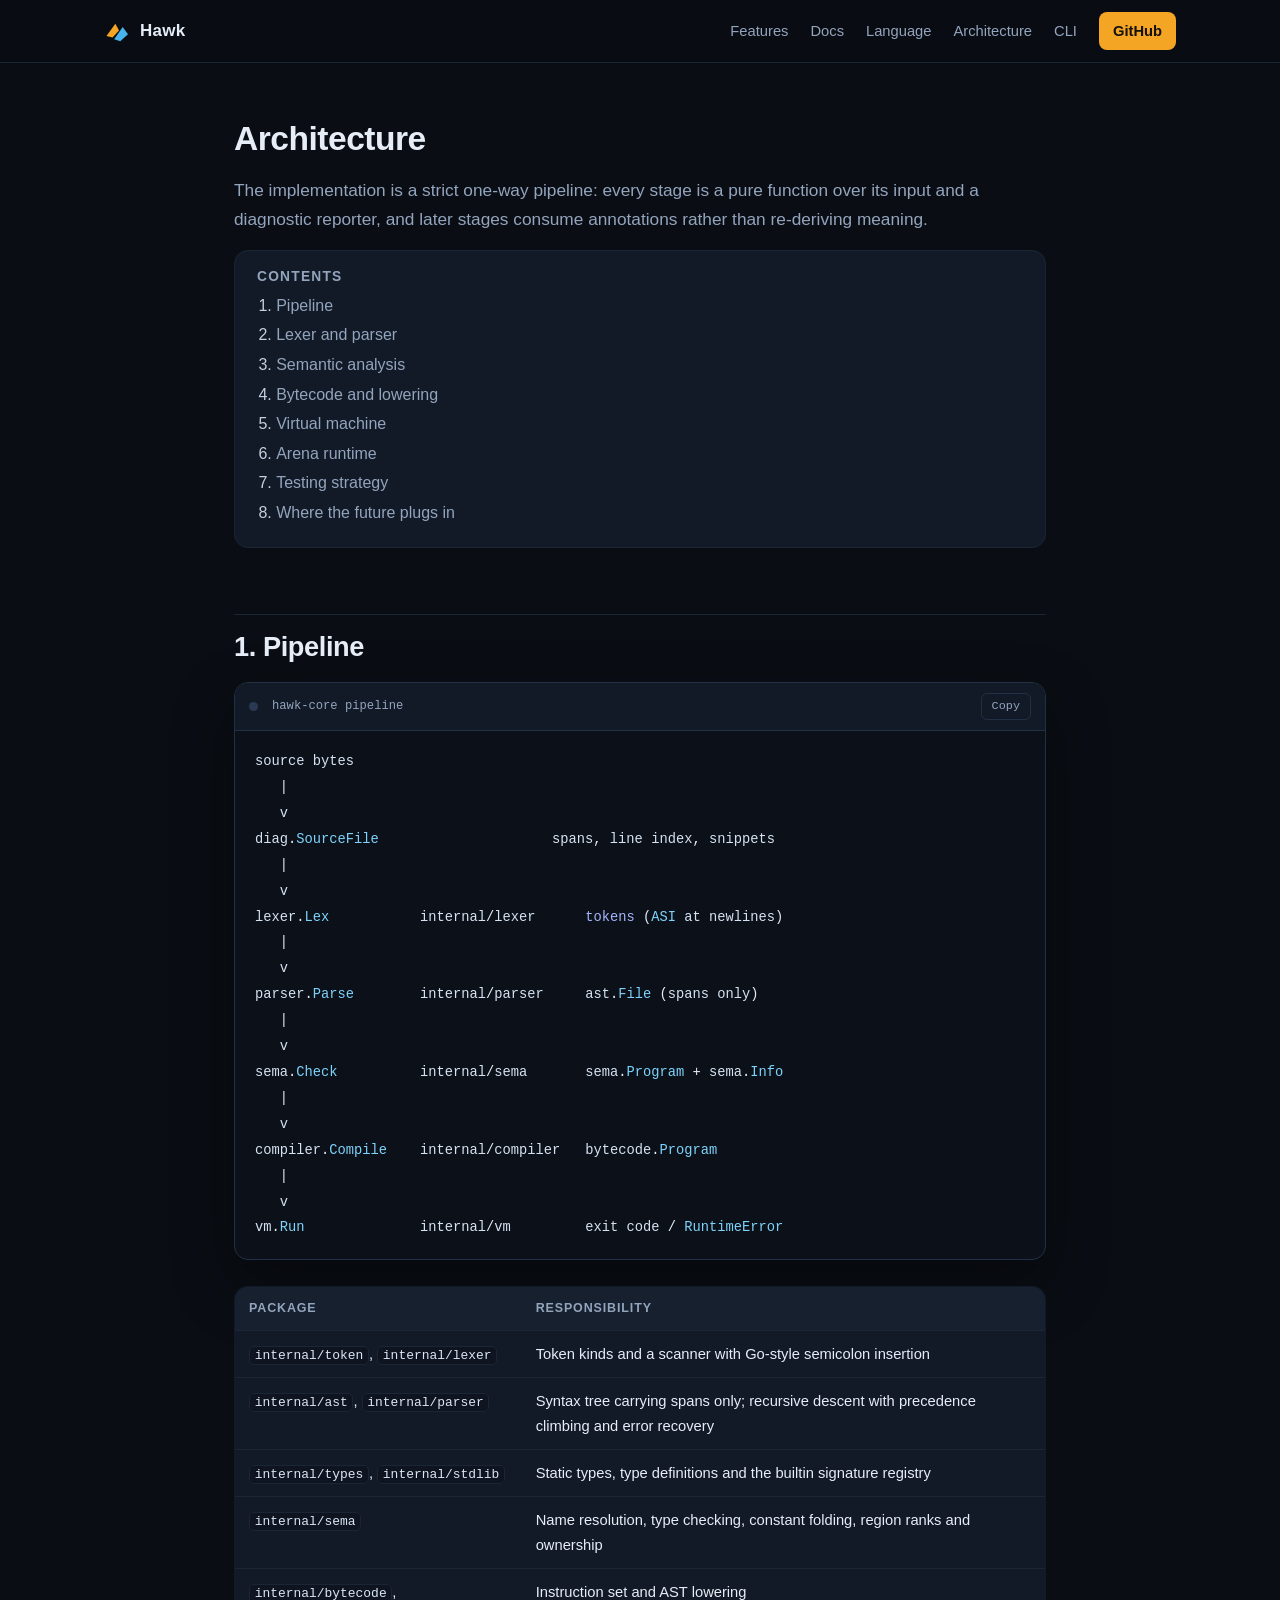
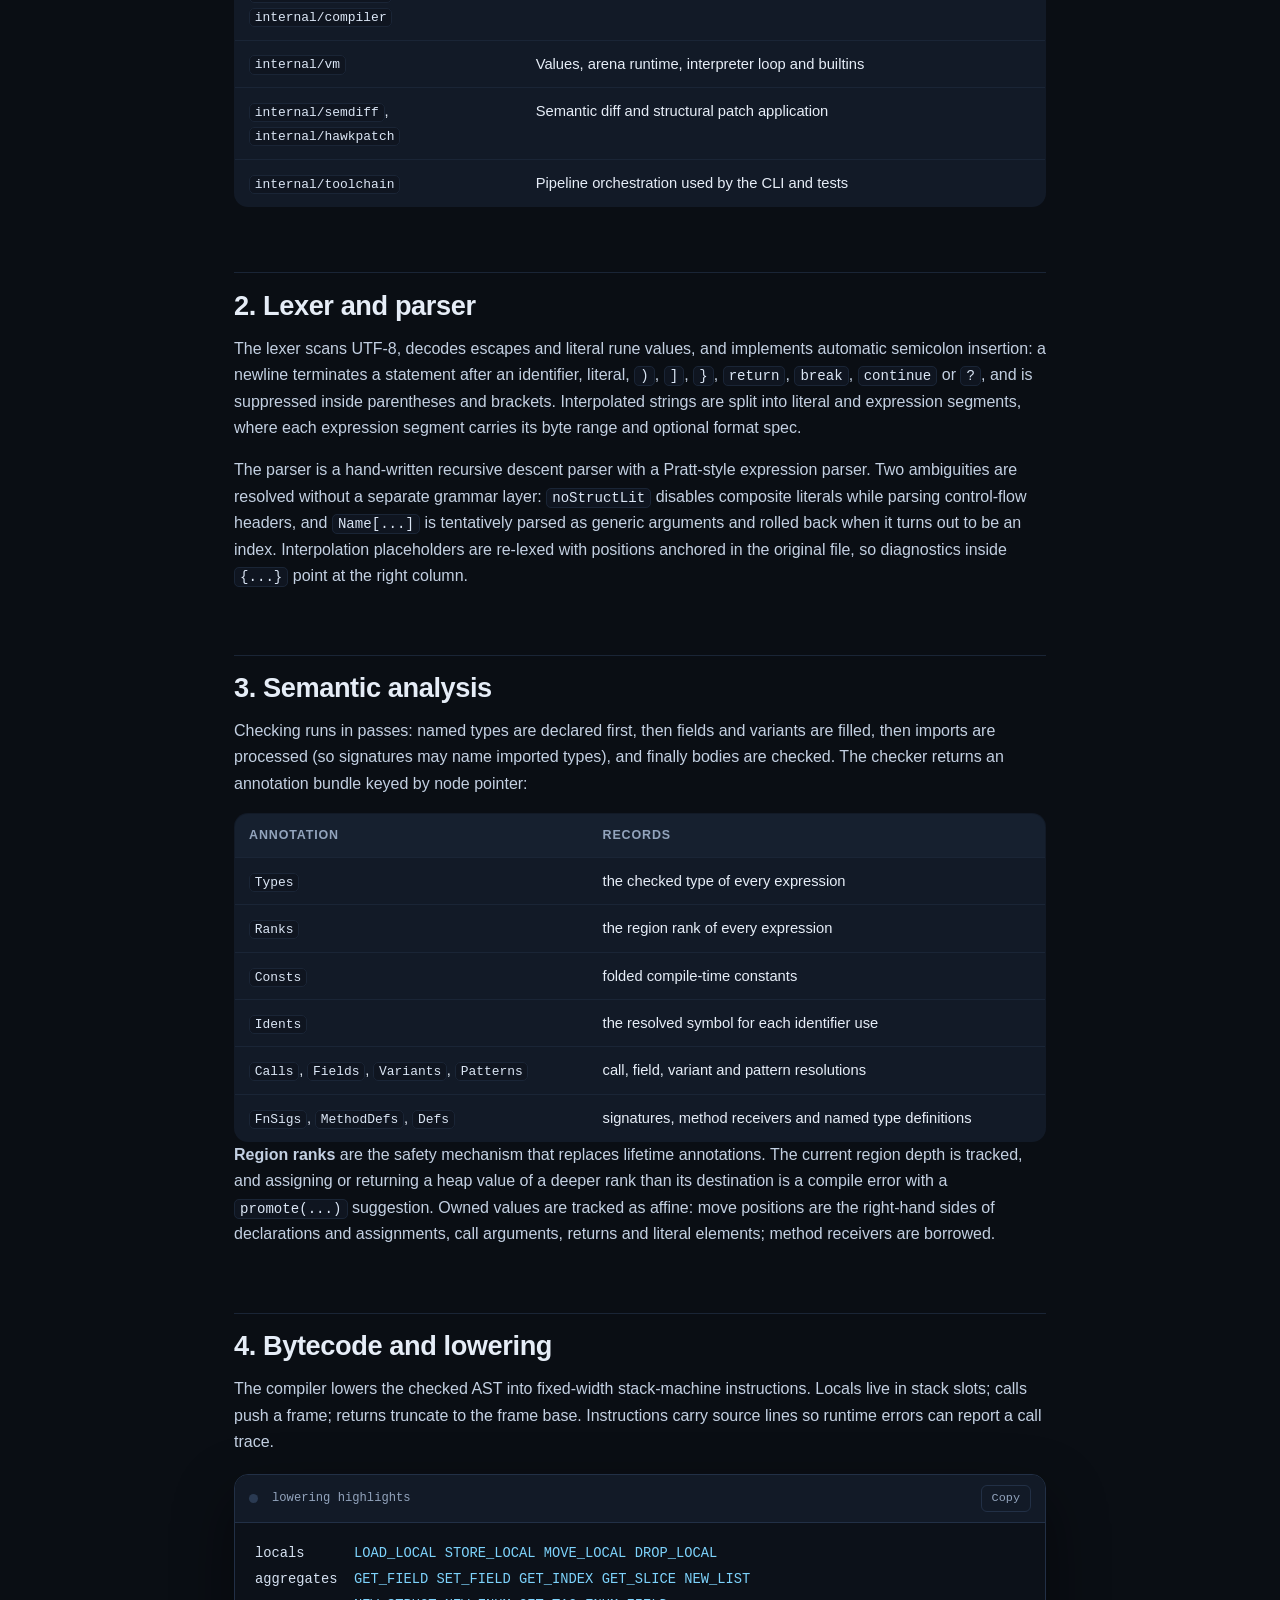
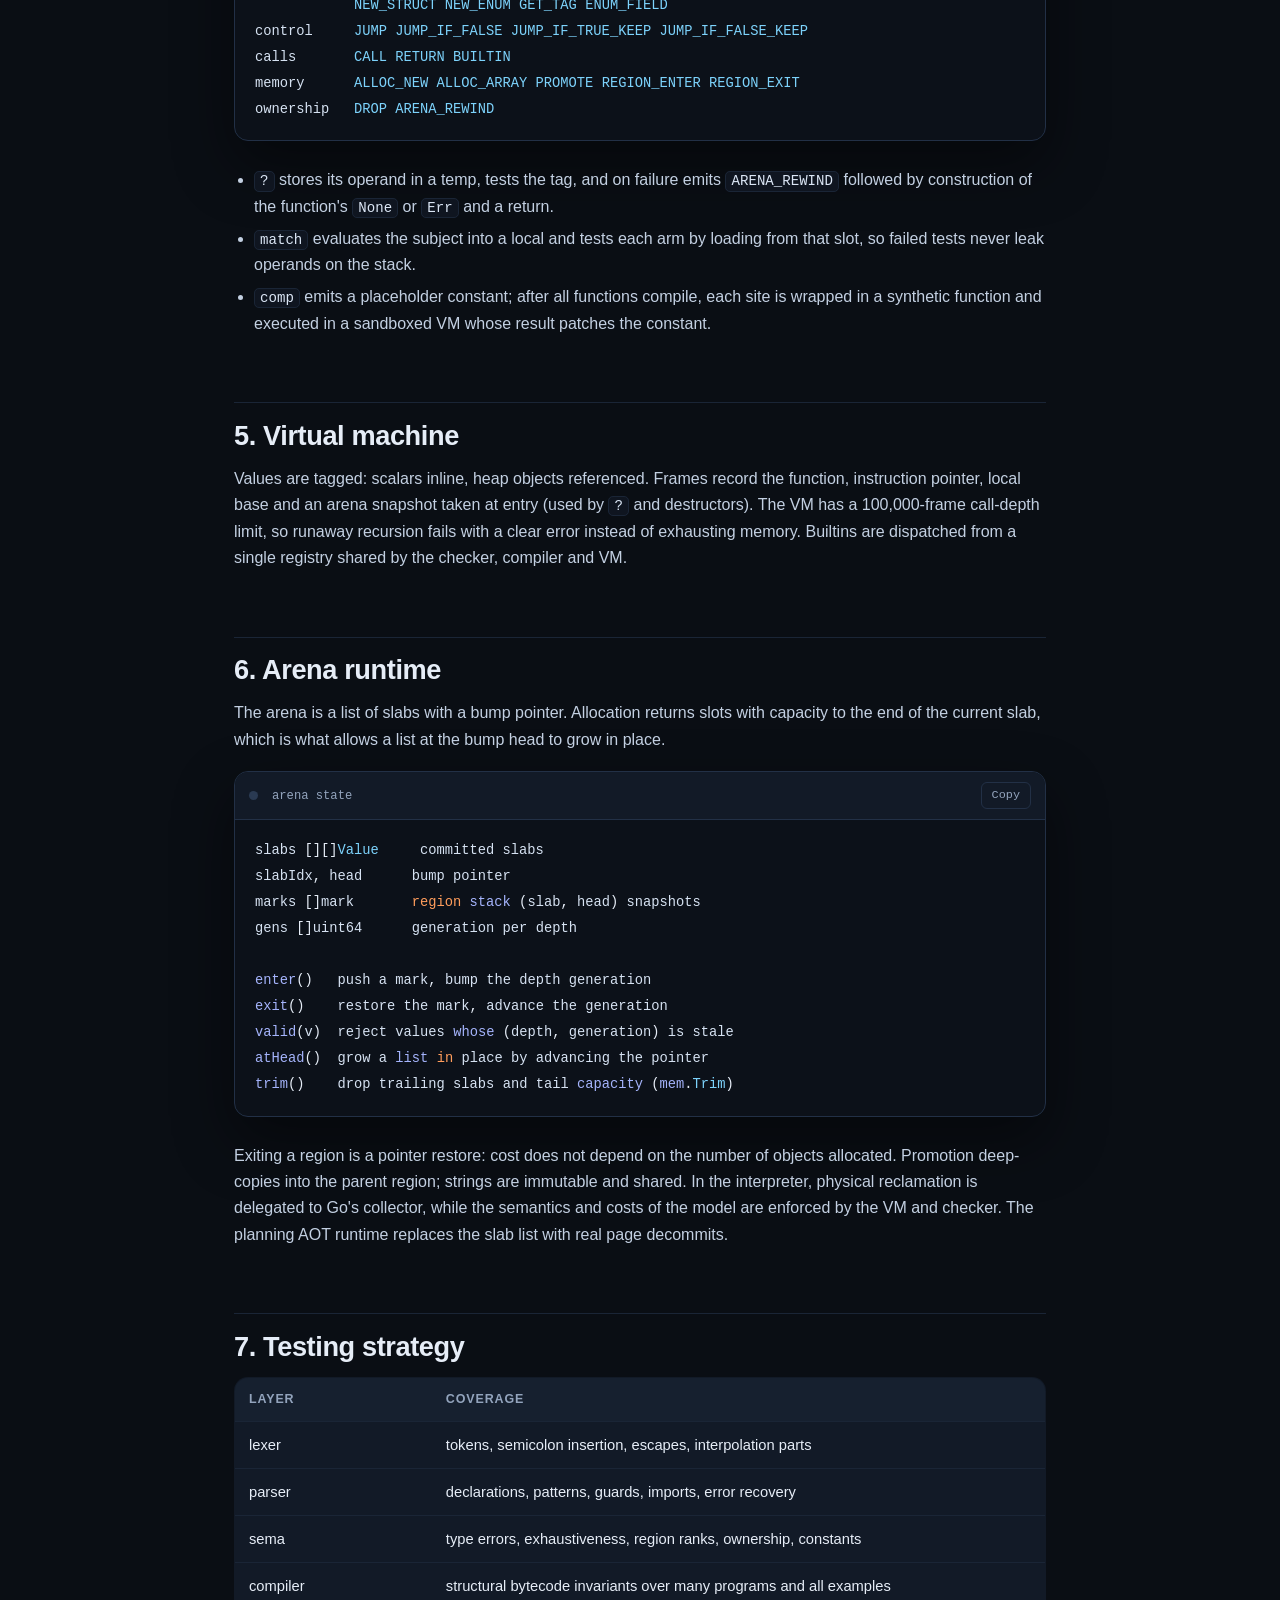
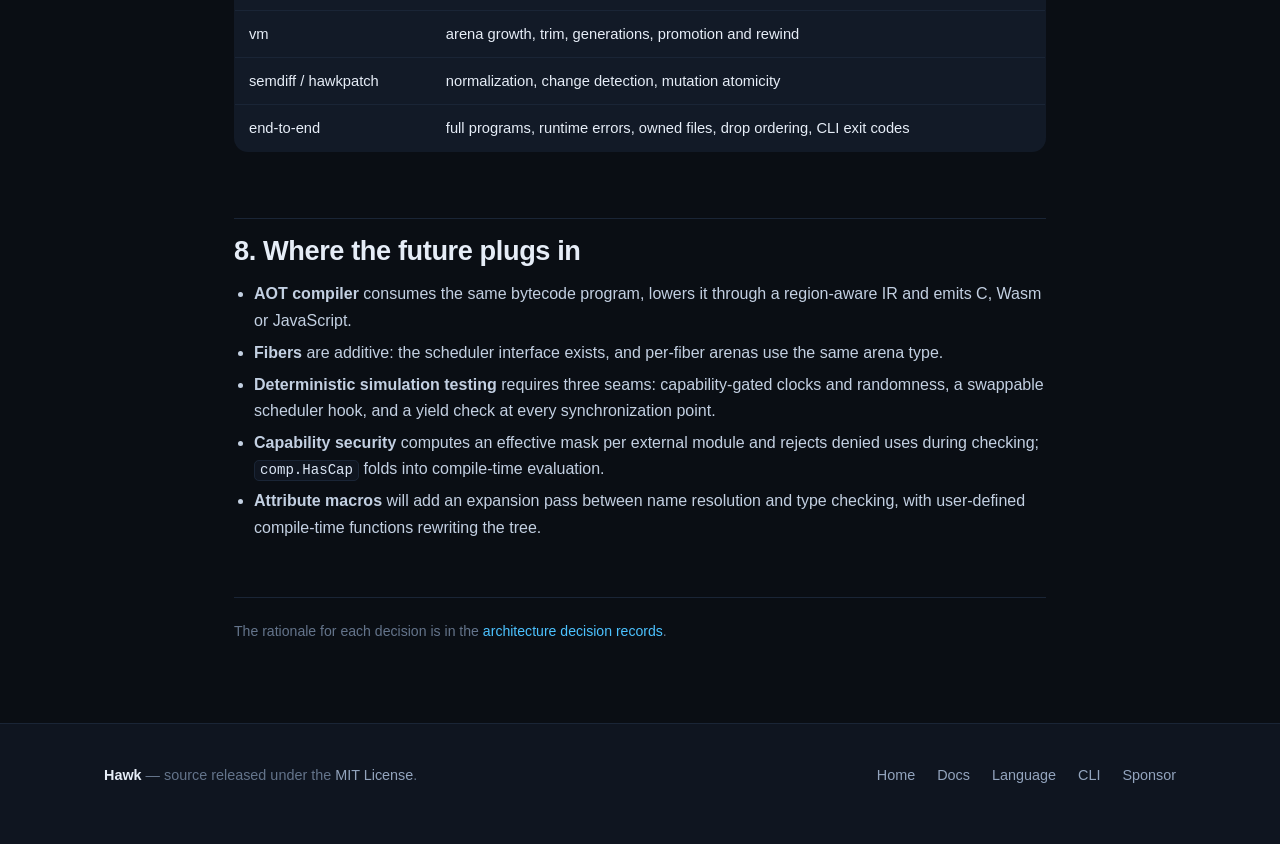
==== docs/architecture.html @ a1234c40 "Add Hawk language website A dependency-free static site for the Hawk programming language: landing p" ====
<!DOCTYPE html>
<html lang="en">
<head>
<meta charset="utf-8">
<meta name="viewport" content="width=device-width, initial-scale=1">
<title>Architecture — Hawk</title>
<meta name="description" content="How the Hawk toolchain is built: frontend pipeline, bytecode VM, scoped arena runtime, and ownership lowering.">
<link rel="icon" href="../assets/logo.svg" type="image/svg+xml">
<link rel="stylesheet" href="../assets/style.css">
</head>
<body>
<a class="skip-link" href="#main">Skip to content</a>

<header class="site">
  <div class="wrap nav">
    <a class="brand" href="../index.html">
      <svg width="26" height="26" viewBox="0 0 32 32" aria-hidden="true">
        <path d="M3 22 L14 7 L18.5 15.5 L10.5 24 Z" fill="#f5a524"/>
        <path d="M12.5 26 L23 11 L29.5 20 L20 28.5 Z" fill="#4cc2ff" opacity="0.92"/>
      </svg>
      Hawk
    </a>
    <nav class="nav-links" aria-label="Main">
      <a href="../index.html#features">Features</a>
      <a href="index.html">Docs</a>
      <a href="language.html">Language</a>
      <a href="architecture.html">Architecture</a>
      <a href="cli.html">CLI</a>
      <a class="cta" href="https://github.com/Hawk-CodingLanguage/hawk-core">GitHub</a>
    </nav>
  </div>
</header>

<main id="main" class="doc-wrap">
  <h1>Architecture</h1>
  <p class="lead">
    The implementation is a strict one-way pipeline: every stage is a pure function over its input
    and a diagnostic reporter, and later stages consume annotations rather than re-deriving
    meaning.
  </p>

  <nav class="toc" aria-label="Contents">
    <h3>Contents</h3>
    <ol>
      <li><a href="#pipeline">Pipeline</a></li>
      <li><a href="#frontend">Lexer and parser</a></li>
      <li><a href="#checker">Semantic analysis</a></li>
      <li><a href="#bytecode">Bytecode and lowering</a></li>
      <li><a href="#vm">Virtual machine</a></li>
      <li><a href="#arena">Arena runtime</a></li>
      <li><a href="#testing">Testing strategy</a></li>
      <li><a href="#future">Where the future plugs in</a></li>
    </ol>
  </nav>

  <h2 id="pipeline">1. Pipeline</h2>
  <div class="code">
    <div class="code-head"><span class="dot"></span><span class="title">hawk-core pipeline</span></div>
    <pre><code class="hawk">source bytes
   |
   v
diag.SourceFile                     spans, line index, snippets
   |
   v
lexer.Lex           internal/lexer      tokens (ASI at newlines)
   |
   v
parser.Parse        internal/parser     ast.File (spans only)
   |
   v
sema.Check          internal/sema       sema.Program + sema.Info
   |
   v
compiler.Compile    internal/compiler   bytecode.Program
   |
   v
vm.Run              internal/vm         exit code / RuntimeError</code></pre>
  </div>
  <table>
    <thead><tr><th>Package</th><th>Responsibility</th></tr></thead>
    <tbody>
      <tr><td><code>internal/token</code>, <code>internal/lexer</code></td><td>Token kinds and a scanner with Go-style semicolon insertion</td></tr>
      <tr><td><code>internal/ast</code>, <code>internal/parser</code></td><td>Syntax tree carrying spans only; recursive descent with precedence climbing and error recovery</td></tr>
      <tr><td><code>internal/types</code>, <code>internal/stdlib</code></td><td>Static types, type definitions and the builtin signature registry</td></tr>
      <tr><td><code>internal/sema</code></td><td>Name resolution, type checking, constant folding, region ranks and ownership</td></tr>
      <tr><td><code>internal/bytecode</code>, <code>internal/compiler</code></td><td>Instruction set and AST lowering</td></tr>
      <tr><td><code>internal/vm</code></td><td>Values, arena runtime, interpreter loop and builtins</td></tr>
      <tr><td><code>internal/semdiff</code>, <code>internal/hawkpatch</code></td><td>Semantic diff and structural patch application</td></tr>
      <tr><td><code>internal/toolchain</code></td><td>Pipeline orchestration used by the CLI and tests</td></tr>
    </tbody>
  </table>

  <h2 id="frontend">2. Lexer and parser</h2>
  <p>
    The lexer scans UTF-8, decodes escapes and literal rune values, and implements automatic
    semicolon insertion: a newline terminates a statement after an identifier, literal,
    <code>)</code>, <code>]</code>, <code>}</code>, <code>return</code>, <code>break</code>,
    <code>continue</code> or <code>?</code>, and is suppressed inside parentheses and brackets.
    Interpolated strings are split into literal and expression segments, where each expression
    segment carries its byte range and optional format spec.
  </p>
  <p>
    The parser is a hand-written recursive descent parser with a Pratt-style expression parser.
    Two ambiguities are resolved without a separate grammar layer: <code>noStructLit</code>
    disables composite literals while parsing control-flow headers, and <code>Name[...]</code> is
    tentatively parsed as generic arguments and rolled back when it turns out to be an index.
    Interpolation placeholders are re-lexed with positions anchored in the original file, so
    diagnostics inside <code>{...}</code> point at the right column.
  </p>

  <h2 id="checker">3. Semantic analysis</h2>
  <p>
    Checking runs in passes: named types are declared first, then fields and variants are filled,
    then imports are processed (so signatures may name imported types), and finally bodies are
    checked. The checker returns an annotation bundle keyed by node pointer:
  </p>
  <table>
    <thead><tr><th>Annotation</th><th>Records</th></tr></thead>
    <tbody>
      <tr><td><code>Types</code></td><td>the checked type of every expression</td></tr>
      <tr><td><code>Ranks</code></td><td>the region rank of every expression</td></tr>
      <tr><td><code>Consts</code></td><td>folded compile-time constants</td></tr>
      <tr><td><code>Idents</code></td><td>the resolved symbol for each identifier use</td></tr>
      <tr><td><code>Calls</code>, <code>Fields</code>, <code>Variants</code>, <code>Patterns</code></td><td>call, field, variant and pattern resolutions</td></tr>
      <tr><td><code>FnSigs</code>, <code>MethodDefs</code>, <code>Defs</code></td><td>signatures, method receivers and named type definitions</td></tr>
    </tbody>
  </table>
  <p>
    <strong>Region ranks</strong> are the safety mechanism that replaces lifetime annotations. The
    current region depth is tracked, and assigning or returning a heap value of a deeper rank than
    its destination is a compile error with a <code>promote(...)</code> suggestion. Owned values
    are tracked as affine: move positions are the right-hand sides of declarations and assignments,
    call arguments, returns and literal elements; method receivers are borrowed.
  </p>

  <h2 id="bytecode">4. Bytecode and lowering</h2>
  <p>
    The compiler lowers the checked AST into fixed-width stack-machine instructions. Locals live in
    stack slots; calls push a frame; returns truncate to the frame base. Instructions carry source
    lines so runtime errors can report a call trace.
  </p>
  <div class="code">
    <div class="code-head"><span class="dot"></span><span class="title">lowering highlights</span></div>
    <pre><code class="hawk">locals      LOAD_LOCAL STORE_LOCAL MOVE_LOCAL DROP_LOCAL
aggregates  GET_FIELD SET_FIELD GET_INDEX GET_SLICE NEW_LIST
            NEW_STRUCT NEW_ENUM GET_TAG ENUM_FIELD
control     JUMP JUMP_IF_FALSE JUMP_IF_TRUE_KEEP JUMP_IF_FALSE_KEEP
calls       CALL RETURN BUILTIN
memory      ALLOC_NEW ALLOC_ARRAY PROMOTE REGION_ENTER REGION_EXIT
ownership   DROP ARENA_REWIND</code></pre>
  </div>
  <ul>
    <li><code>?</code> stores its operand in a temp, tests the tag, and on failure emits
      <code>ARENA_REWIND</code> followed by construction of the function's <code>None</code> or
      <code>Err</code> and a return.</li>
    <li><code>match</code> evaluates the subject into a local and tests each arm by loading from
      that slot, so failed tests never leak operands on the stack.</li>
    <li><code>comp</code> emits a placeholder constant; after all functions compile, each site is
      wrapped in a synthetic function and executed in a sandboxed VM whose result patches the
      constant.</li>
  </ul>

  <h2 id="vm">5. Virtual machine</h2>
  <p>
    Values are tagged: scalars inline, heap objects referenced. Frames record the function,
    instruction pointer, local base and an arena snapshot taken at entry (used by
    <code>?</code> and destructors). The VM has a 100,000-frame call-depth limit, so runaway
    recursion fails with a clear error instead of exhausting memory. Builtins are dispatched from
    a single registry shared by the checker, compiler and VM.
  </p>

  <h2 id="arena">6. Arena runtime</h2>
  <p>
    The arena is a list of slabs with a bump pointer. Allocation returns slots with capacity to the
    end of the current slab, which is what allows a list at the bump head to grow in place.
  </p>
  <div class="code">
    <div class="code-head"><span class="dot"></span><span class="title">arena state</span></div>
    <pre><code class="hawk">slabs [][]Value     committed slabs
slabIdx, head      bump pointer
marks []mark       region stack (slab, head) snapshots
gens []uint64      generation per depth

enter()   push a mark, bump the depth generation
exit()    restore the mark, advance the generation
valid(v)  reject values whose (depth, generation) is stale
atHead()  grow a list in place by advancing the pointer
trim()    drop trailing slabs and tail capacity (mem.Trim)</code></pre>
  </div>
  <p>
    Exiting a region is a pointer restore: cost does not depend on the number of objects allocated.
    Promotion deep-copies into the parent region; strings are immutable and shared. In the
    interpreter, physical reclamation is delegated to Go's collector, while the semantics and costs
    of the model are enforced by the VM and checker. The planning AOT runtime replaces the slab
    list with real page decommits.
  </p>

  <h2 id="testing">7. Testing strategy</h2>
  <table>
    <thead><tr><th>Layer</th><th>Coverage</th></tr></thead>
    <tbody>
      <tr><td>lexer</td><td>tokens, semicolon insertion, escapes, interpolation parts</td></tr>
      <tr><td>parser</td><td>declarations, patterns, guards, imports, error recovery</td></tr>
      <tr><td>sema</td><td>type errors, exhaustiveness, region ranks, ownership, constants</td></tr>
      <tr><td>compiler</td><td>structural bytecode invariants over many programs and all examples</td></tr>
      <tr><td>vm</td><td>arena growth, trim, generations, promotion and rewind</td></tr>
      <tr><td>semdiff / hawkpatch</td><td>normalization, change detection, mutation atomicity</td></tr>
      <tr><td>end-to-end</td><td>full programs, runtime errors, owned files, drop ordering, CLI exit codes</td></tr>
    </tbody>
  </table>

  <h2 id="future">8. Where the future plugs in</h2>
  <ul>
    <li><strong>AOT compiler</strong> consumes the same bytecode program, lowers it through a
      region-aware IR and emits C, Wasm or JavaScript.</li>
    <li><strong>Fibers</strong> are additive: the scheduler interface exists, and per-fiber arenas
      use the same arena type.</li>
    <li><strong>Deterministic simulation testing</strong> requires three seams: capability-gated
      clocks and randomness, a swappable scheduler hook, and a yield check at every
      synchronization point.</li>
    <li><strong>Capability security</strong> computes an effective mask per external module and
      rejects denied uses during checking; <code>comp.HasCap</code> folds into compile-time
      evaluation.</li>
    <li><strong>Attribute macros</strong> will add an expansion pass between name resolution and
      type checking, with user-defined compile-time functions rewriting the tree.</li>
  </ul>

  <div class="doc-footer">
    The rationale for each decision is in the
    <a href="https://github.com/Hawk-CodingLanguage/hawk-core/tree/main/docs/adr">architecture decision records</a>.
  </div>
</main>

<footer class="site">
  <div class="wrap footer-grid">
    <div>
      <strong style="color:var(--text)">Hawk</strong> — source released under the
      <a href="https://github.com/Hawk-CodingLanguage/hawk-core/blob/main/LICENSE">MIT License</a>.
    </div>
    <div class="footer-links">
      <a href="../index.html">Home</a>
      <a href="index.html">Docs</a>
      <a href="language.html">Language</a>
      <a href="cli.html">CLI</a>
      <a href="https://github.com/sponsors/Hawk-CodingLanguage">Sponsor</a>
    </div>
  </div>
</footer>

<script src="../assets/highlight.js"></script>
</body>
</html>
---- assets/style.css ----
:root {
  --bg: #0a0e14;
  --bg-soft: #0f1520;
  --panel: #121a27;
  --panel-2: #16202f;
  --border: #223046;
  --border-soft: #1a2536;
  --text: #e6edf7;
  --muted: #93a4bd;
  --faint: #64748b;
  --accent: #f5a524;
  --accent-soft: #f7b955;
  --accent-dim: rgba(245, 165, 36, 0.12);
  --blue: #4cc2ff;
  --blue-dim: rgba(76, 194, 255, 0.12);
  --green: #4ade80;
  --red: #f87171;
  --radius: 14px;
  --radius-sm: 9px;
  --mono: ui-monospace, "SF Mono", SFMono-Regular, Menlo, Consolas, "Liberation Mono", monospace;
  --sans: -apple-system, BlinkMacSystemFont, "Segoe UI", Roboto, "Helvetica Neue", Arial, sans-serif;
  --maxw: 1120px;
}

* { box-sizing: border-box; }

html { scroll-behavior: smooth; }

body {
  margin: 0;
  background: var(--bg);
  color: var(--text);
  font-family: var(--sans);
  font-size: 16px;
  line-height: 1.65;
  -webkit-font-smoothing: antialiased;
  text-rendering: optimizeLegibility;
}

::selection { background: rgba(245, 165, 36, 0.28); }

a { color: var(--blue); text-decoration: none; }
a:hover { text-decoration: underline; }

h1, h2, h3, h4 { line-height: 1.2; margin: 0 0 0.5em; font-weight: 650; letter-spacing: -0.015em; }
h1 { font-size: 2.6rem; }
h2 { font-size: 1.7rem; margin-top: 0; }
h3 { font-size: 1.15rem; }
p { margin: 0 0 1em; }
ul, ol { margin: 0 0 1em; padding-left: 1.25em; }
li { margin-bottom: 0.35em; }

code, pre, kbd { font-family: var(--mono); }
code {
  font-size: 0.88em;
  background: var(--bg-soft);
  border: 1px solid var(--border-soft);
  border-radius: 5px;
  padding: 0.08em 0.36em;
  color: #dbe6f5;
}
pre code { background: none; border: 0; padding: 0; font-size: 0.86rem; color: inherit; }

.skip-link {
  position: absolute; left: -9999px; top: 0;
  background: var(--accent); color: #131313; padding: 10px 16px; z-index: 100;
  border-radius: 0 0 var(--radius-sm) 0;
}
.skip-link:focus { left: 0; }

.wrap { max-width: var(--maxw); margin: 0 auto; padding: 0 24px; }

/* ---------- header ---------- */
header.site {
  position: sticky; top: 0; z-index: 50;
  background: rgba(10, 14, 20, 0.82);
  backdrop-filter: blur(10px);
  border-bottom: 1px solid var(--border-soft);
}
.nav {
  display: flex; align-items: center; gap: 26px;
  height: 62px;
}
.brand {
  display: flex; align-items: center; gap: 10px;
  color: var(--text); font-weight: 700; font-size: 1.06rem; letter-spacing: 0.02em;
}
.brand:hover { text-decoration: none; }
.brand svg { display: block; }
.nav-links { display: flex; gap: 22px; margin-left: auto; align-items: center; }
.nav-links a { color: var(--muted); font-size: 0.92rem; font-weight: 500; }
.nav-links a:hover { color: var(--text); text-decoration: none; }
.nav-links a.cta {
  color: #14100a; background: var(--accent); padding: 7px 14px; border-radius: 8px;
  font-weight: 650;
}
.nav-links a.cta:hover { background: var(--accent-soft); }

/* ---------- hero ---------- */
.hero {
  position: relative; overflow: hidden;
  padding: 84px 0 60px;
  background:
    radial-gradient(760px 380px at 18% -10%, rgba(245, 165, 36, 0.10), transparent 62%),
    radial-gradient(680px 360px at 88% 0%, rgba(76, 194, 255, 0.08), transparent 60%);
  border-bottom: 1px solid var(--border-soft);
}
.hero::after {
  content: ""; position: absolute; inset: 0; pointer-events: none;
  background-image:
    linear-gradient(rgba(255,255,255,0.022) 1px, transparent 1px),
    linear-gradient(90deg, rgba(255,255,255,0.022) 1px, transparent 1px);
  background-size: 42px 42px;
  mask-image: radial-gradient(70% 80% at 50% 0%, black, transparent 85%);
}
.hero .wrap { position: relative; z-index: 1; }
.hero-grid {
  display: grid; grid-template-columns: 1.06fr 1fr; gap: 52px; align-items: center;
}
.hero h1 { font-size: 3.1rem; margin-bottom: 0.3em; }
.hero h1 .accent { color: var(--accent); }
.hero .lede { font-size: 1.16rem; color: var(--muted); max-width: 34em; margin-bottom: 1.6em; }
.hero-actions { display: flex; gap: 14px; flex-wrap: wrap; margin-bottom: 26px; }
.btn {
  display: inline-block; padding: 11px 20px; border-radius: 10px;
  font-weight: 650; font-size: 0.95rem; border: 1px solid transparent;
}
.btn:hover { text-decoration: none; }
.btn-primary { background: var(--accent); color: #14100a; }
.btn-primary:hover { background: var(--accent-soft); }
.btn-ghost { border-color: var(--border); color: var(--text); background: rgba(255,255,255,0.02); }
.btn-ghost:hover { border-color: var(--faint); }
.pills { display: flex; gap: 10px; flex-wrap: wrap; }
.pill {
  font-size: 0.78rem; color: var(--muted); border: 1px solid var(--border);
  border-radius: 999px; padding: 4px 12px; background: rgba(255,255,255,0.02);
}

/* ---------- code windows ---------- */
.code {
  background: #0c1119;
  border: 1px solid var(--border);
  border-radius: var(--radius);
  overflow: hidden;
  box-shadow: 0 24px 60px rgba(0, 0, 0, 0.45);
}
.code-head {
  display: flex; align-items: center; gap: 10px;
  padding: 10px 14px;
  background: var(--panel);
  border-bottom: 1px solid var(--border);
  font-family: var(--mono); font-size: 0.76rem; color: var(--muted);
}
.code-head .dot { width: 9px; height: 9px; border-radius: 50%; background: #2a3a52; }
.code-head .title { margin-left: 4px; }
.code-head .copy {
  margin-left: auto; font: inherit; font-size: 0.74rem;
  background: transparent; color: var(--muted); border: 1px solid var(--border);
  border-radius: 6px; padding: 3px 10px; cursor: pointer;
}
.code-head .copy:hover { color: var(--text); border-color: var(--faint); }
.code pre { margin: 0; padding: 18px 20px; overflow-x: auto; line-height: 1.62; }

/* syntax */
.tok-k { color: #ff9d5c; }
.tok-t { color: #7dd3fc; }
.tok-f { color: #a5b4fc; }
.tok-s { color: #86efac; }
.tok-n { color: #fbbf24; }
.tok-c { color: #5b6b82; font-style: italic; }
.tok-p { color: #d6e2f2; }

/* ---------- sections ---------- */
section { padding: 66px 0; border-bottom: 1px solid var(--border-soft); }
section:last-of-type { border-bottom: 0; }
.section-head { max-width: 46rem; margin-bottom: 34px; }
.section-head p { color: var(--muted); font-size: 1.02rem; margin: 0; }
.kicker {
  text-transform: uppercase; letter-spacing: 0.14em; font-size: 0.72rem;
  color: var(--accent); font-weight: 700; margin-bottom: 10px;
}

.grid { display: grid; gap: 20px; }
.grid-2 { grid-template-columns: repeat(2, minmax(0, 1fr)); }
.grid-3 { grid-template-columns: repeat(3, minmax(0, 1fr)); }
.grid-4 { grid-template-columns: repeat(4, minmax(0, 1fr)); }

.card {
  background: var(--panel);
  border: 1px solid var(--border-soft);
  border-radius: var(--radius);
  padding: 22px;
}
.card h3 { margin-bottom: 0.35em; }
.card p { color: var(--muted); font-size: 0.93rem; margin: 0; }
.card .tag {
  display: inline-block; font-family: var(--mono); font-size: 0.72rem;
  color: var(--accent); background: var(--accent-dim);
  border: 1px solid rgba(245, 165, 36, 0.25);
  border-radius: 6px; padding: 2px 8px; margin-bottom: 12px;
}
.card .tag.blue { color: var(--blue); background: var(--blue-dim); border-color: rgba(76,194,255,0.25); }
.card .tag.green { color: var(--green); background: rgba(74,222,128,0.1); border-color: rgba(74,222,128,0.25); }

.feature-icon { display: block; margin-bottom: 14px; color: var(--accent); }

/* memory diagram */
.arena {
  background: var(--panel); border: 1px solid var(--border-soft);
  border-radius: var(--radius); padding: 24px;
}
.arena-row { display: flex; align-items: center; gap: 14px; margin-bottom: 16px; }
.arena-label { font-family: var(--mono); font-size: 0.78rem; color: var(--muted); width: 120px; flex: none; }
.arena-track {
  position: relative; flex: 1; height: 34px; border-radius: 8px;
  background: repeating-linear-gradient(90deg, #0c1119 0 9px, #101828 9px 10px);
  border: 1px solid var(--border);
  display: flex; align-items: center; overflow: hidden;
}
.arena-used { height: 100%; background: linear-gradient(180deg, rgba(245,165,36,0.5), rgba(245,165,36,0.28)); border-right: 2px solid var(--accent); }
.arena-used.blue { background: linear-gradient(180deg, rgba(76,194,255,0.45), rgba(76,194,255,0.22)); border-right-color: var(--blue); }
.arena-used.grey { background: rgba(148,163,184,0.16); border-right-color: var(--faint); }
.arena-note { font-size: 0.85rem; color: var(--faint); max-width: 46rem; }
.arena-legend { display: flex; gap: 20px; flex-wrap: wrap; font-size: 0.82rem; color: var(--muted); margin-top: 8px; }
.legend-key { display: inline-flex; align-items: center; gap: 7px; }
.legend-swatch { width: 12px; height: 12px; border-radius: 3px; display: inline-block; }

/* table */
table {
  width: 100%; border-collapse: collapse; font-size: 0.92rem;
  background: var(--panel); border: 1px solid var(--border-soft); border-radius: var(--radius);
  overflow: hidden;
}
th, td { text-align: left; padding: 11px 14px; border-bottom: 1px solid var(--border-soft); vertical-align: top; }
th { background: var(--panel-2); font-size: 0.78rem; text-transform: uppercase; letter-spacing: 0.07em; color: var(--muted); }
tr:last-child td { border-bottom: 0; }
td code { white-space: nowrap; }

/* split layout */
.split { display: grid; grid-template-columns: 1fr 1fr; gap: 36px; align-items: start; }
.split .prose p { color: var(--muted); }
.prose ul { color: var(--muted); }
.prose strong { color: var(--text); }

/* steps */
.step { display: flex; gap: 16px; margin-bottom: 22px; }
.step-num {
  flex: none; width: 30px; height: 30px; border-radius: 50%;
  border: 1px solid var(--border); color: var(--accent);
  display: flex; align-items: center; justify-content: center;
  font-family: var(--mono); font-size: 0.82rem;
}
.step h3 { margin-bottom: 0.2em; }
.step p { color: var(--muted); margin: 0; font-size: 0.93rem; }

/* status list */
.status { list-style: none; padding: 0; margin: 0; }
.status li {
  display: flex; gap: 12px; align-items: baseline;
  padding: 12px 0; border-bottom: 1px solid var(--border-soft);
}
.status li:last-child { border-bottom: 0; }
.status .badge {
  flex: none; font-family: var(--mono); font-size: 0.72rem; letter-spacing: 0.04em;
  border-radius: 6px; padding: 2px 9px; text-transform: uppercase; font-weight: 600;
}
.badge.done { color: var(--green); background: rgba(74,222,128,0.1); border: 1px solid rgba(74,222,128,0.28); }
.badge.next { color: var(--blue); background: var(--blue-dim); border: 1px solid rgba(76,194,255,0.28); }
.badge.plan { color: var(--muted); background: rgba(148,163,184,0.08); border: 1px solid var(--border); }
.status .what { color: var(--text); font-weight: 550; }
.status .why { color: var(--faint); font-size: 0.88rem; display: block; }

/* doc cards */
.doc-card { display: block; color: inherit; }
.doc-card:hover { text-decoration: none; border-color: var(--faint); }
.doc-card h3 { margin-bottom: 0.3em; }
.doc-card p { color: var(--muted); font-size: 0.92rem; margin: 0; }

/* footer */
footer.site {
  padding: 40px 0 56px; color: var(--faint); font-size: 0.9rem;
  background: var(--bg-soft); border-top: 1px solid var(--border-soft);
}
.footer-grid { display: flex; gap: 40px; flex-wrap: wrap; justify-content: space-between; }
footer.site a { color: var(--muted); }
footer.site a:hover { color: var(--text); }
.footer-links { display: flex; gap: 22px; flex-wrap: wrap; }

/* docs pages */
.doc-wrap { max-width: 860px; margin: 0 auto; padding: 56px 24px 80px; }
.doc-wrap h1 { font-size: 2.1rem; }
.doc-wrap h2 { margin-top: 2.4em; padding-top: 0.6em; border-top: 1px solid var(--border-soft); }
.doc-wrap h3 { margin-top: 1.8em; }
.doc-wrap p, .doc-wrap li { color: #c3d0e2; }
.doc-wrap .lead { color: var(--muted); font-size: 1.08rem; }
.doc-wrap .code { margin: 18px 0 26px; }
.doc-wrap .callout {
  border-left: 3px solid var(--accent); background: var(--accent-dim);
  border-radius: 0 var(--radius-sm) var(--radius-sm) 0;
  padding: 14px 18px; margin: 20px 0; color: #e8d9bd; font-size: 0.94rem;
}
.doc-wrap .callout.blue { border-left-color: var(--blue); background: var(--blue-dim); color: #cfe8f7; }
.toc {
  border: 1px solid var(--border-soft); background: var(--panel);
  border-radius: var(--radius); padding: 18px 22px; margin-bottom: 36px;
}
.toc h3 { margin: 0 0 0.5em; font-size: 0.86rem; text-transform: uppercase; letter-spacing: 0.09em; color: var(--muted); }
.toc ol { margin: 0; padding-left: 1.2em; }
.toc li { margin: 0.2em 0; }
.toc a { color: var(--muted); }
.toc a:hover { color: var(--text); }
.doc-footer { margin-top: 56px; padding-top: 22px; border-top: 1px solid var(--border-soft); color: var(--faint); font-size: 0.88rem; }

@media (max-width: 980px) {
  .hero-grid { grid-template-columns: 1fr; gap: 40px; }
  .grid-4 { grid-template-columns: repeat(2, minmax(0, 1fr)); }
  .grid-3 { grid-template-columns: repeat(2, minmax(0, 1fr)); }
  .split { grid-template-columns: 1fr; }
}
@media (max-width: 640px) {
  .hero h1 { font-size: 2.2rem; }
  .grid-2, .grid-3, .grid-4 { grid-template-columns: 1fr; }
  .nav-links { gap: 14px; }
  .nav-links a:not(.cta) { display: none; }
  .nav-links a.cta { display: inline-block; }
  table { font-size: 0.84rem; }
  th, td { padding: 9px 10px; }
}
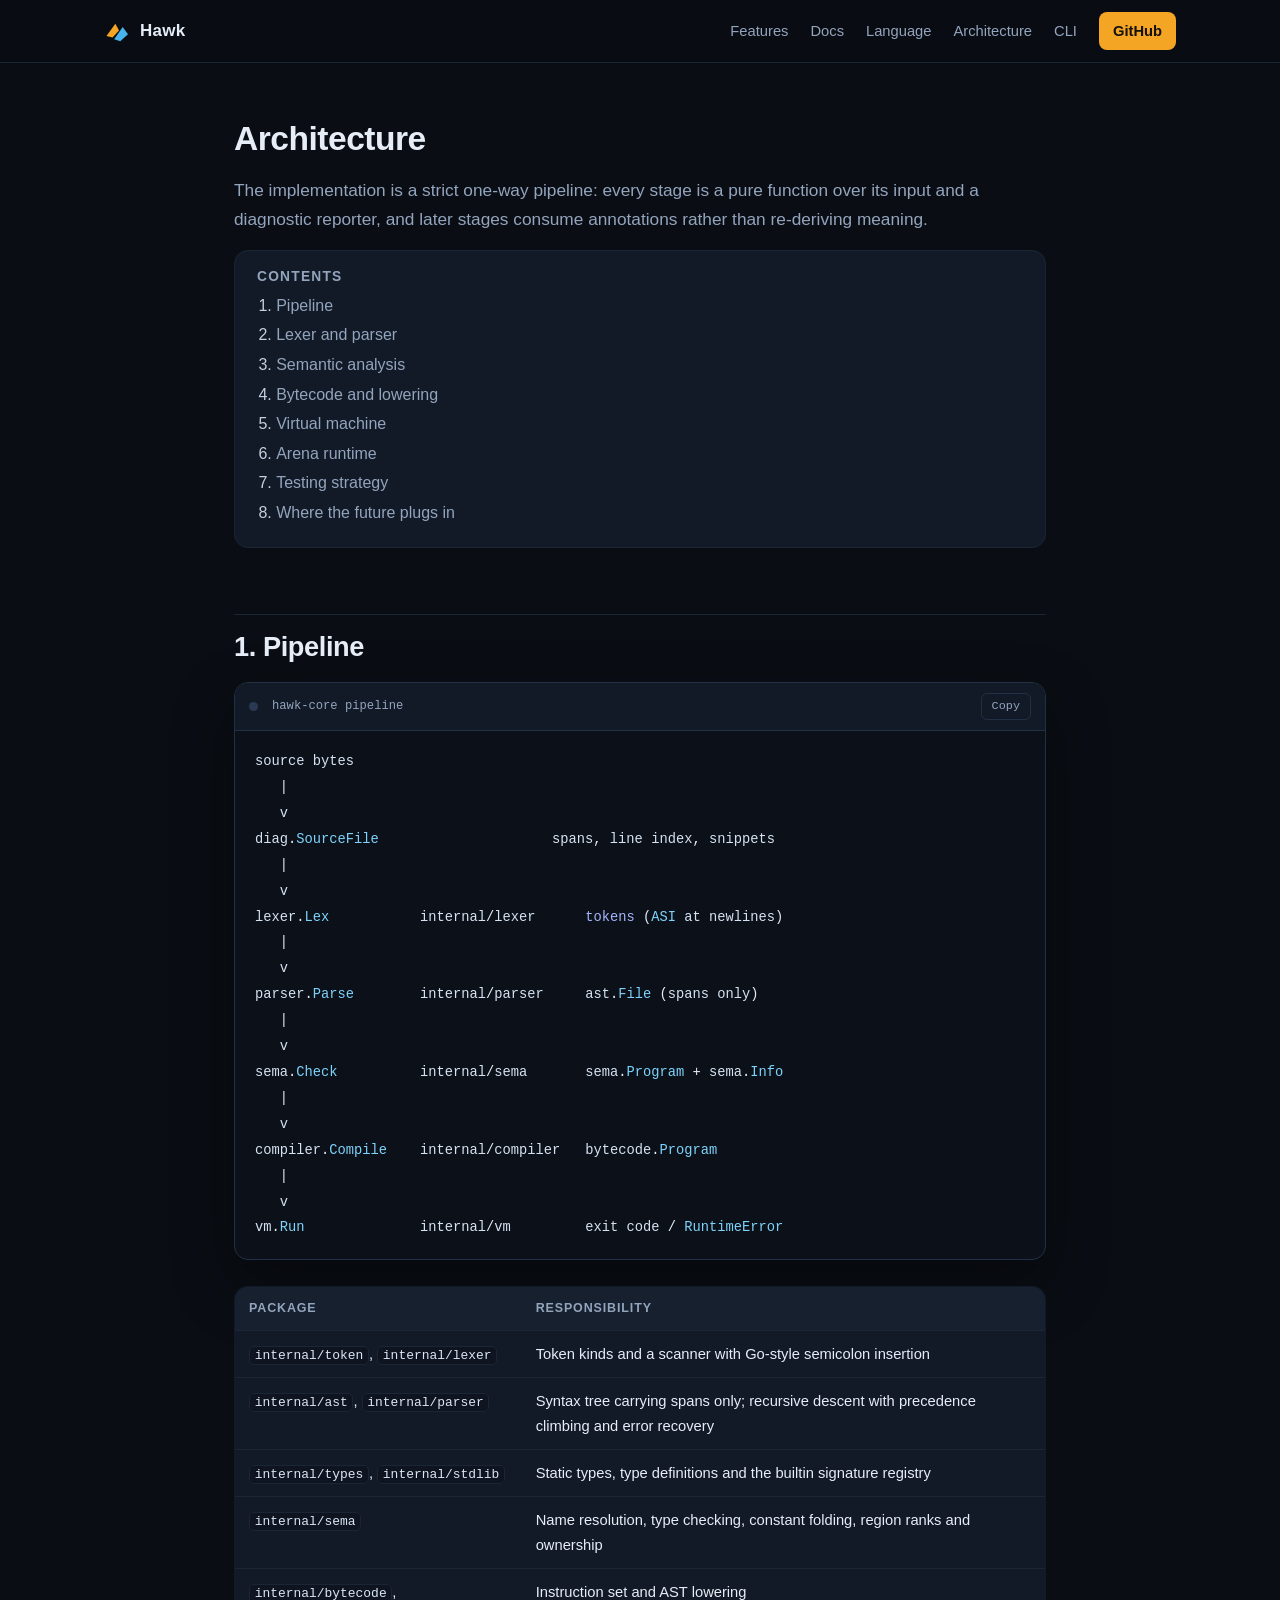
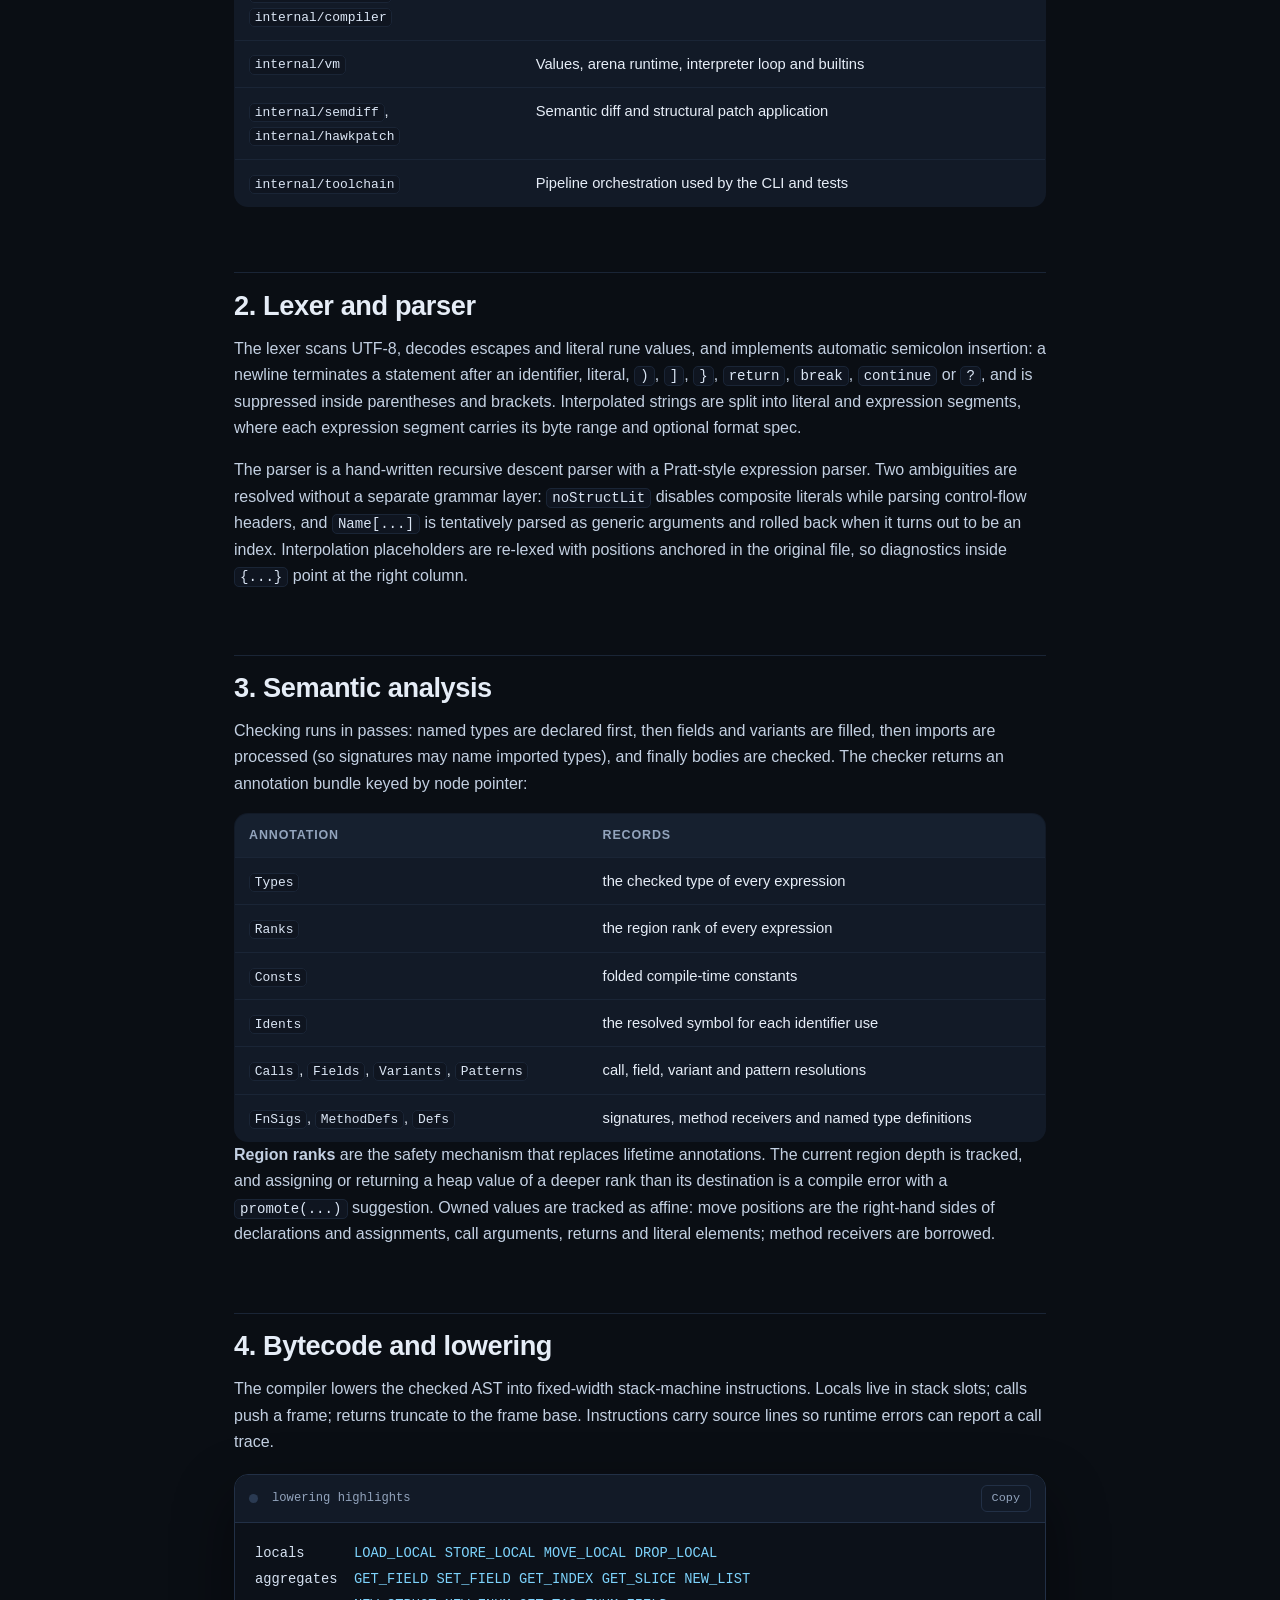
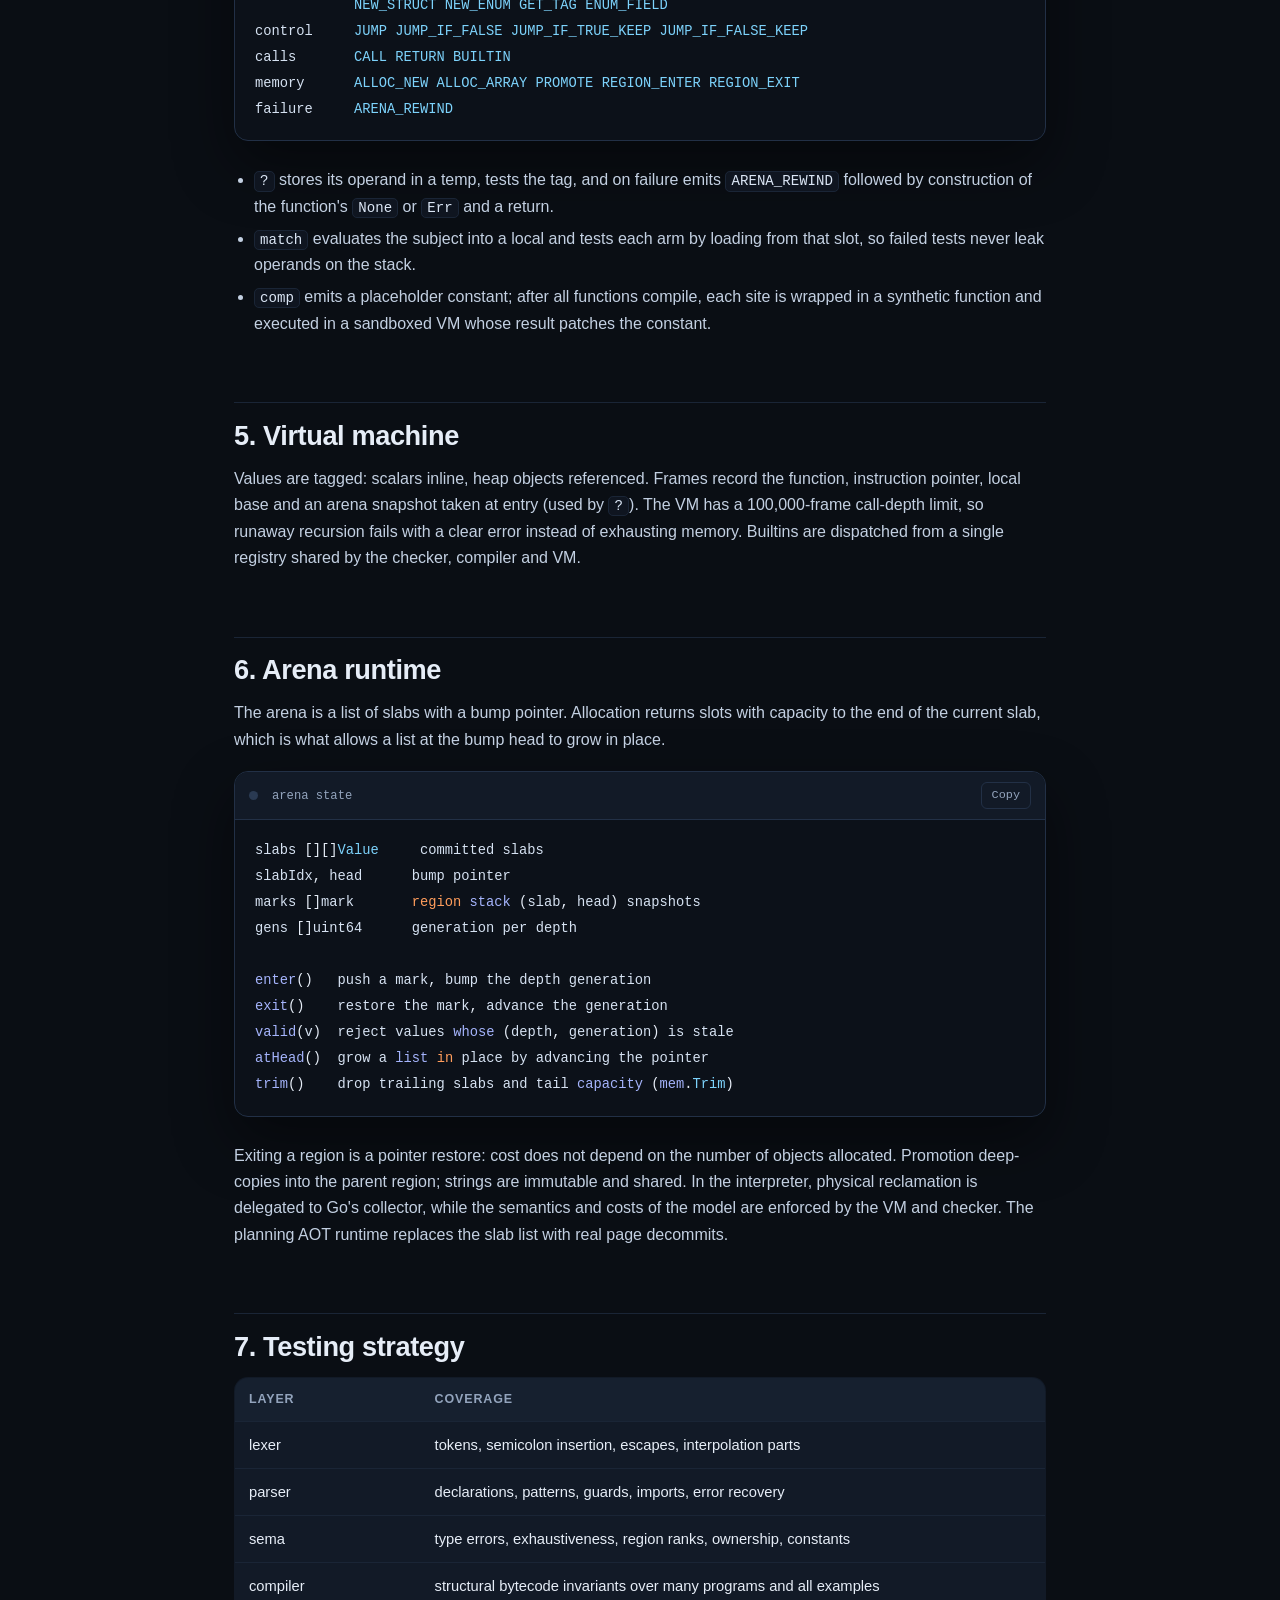
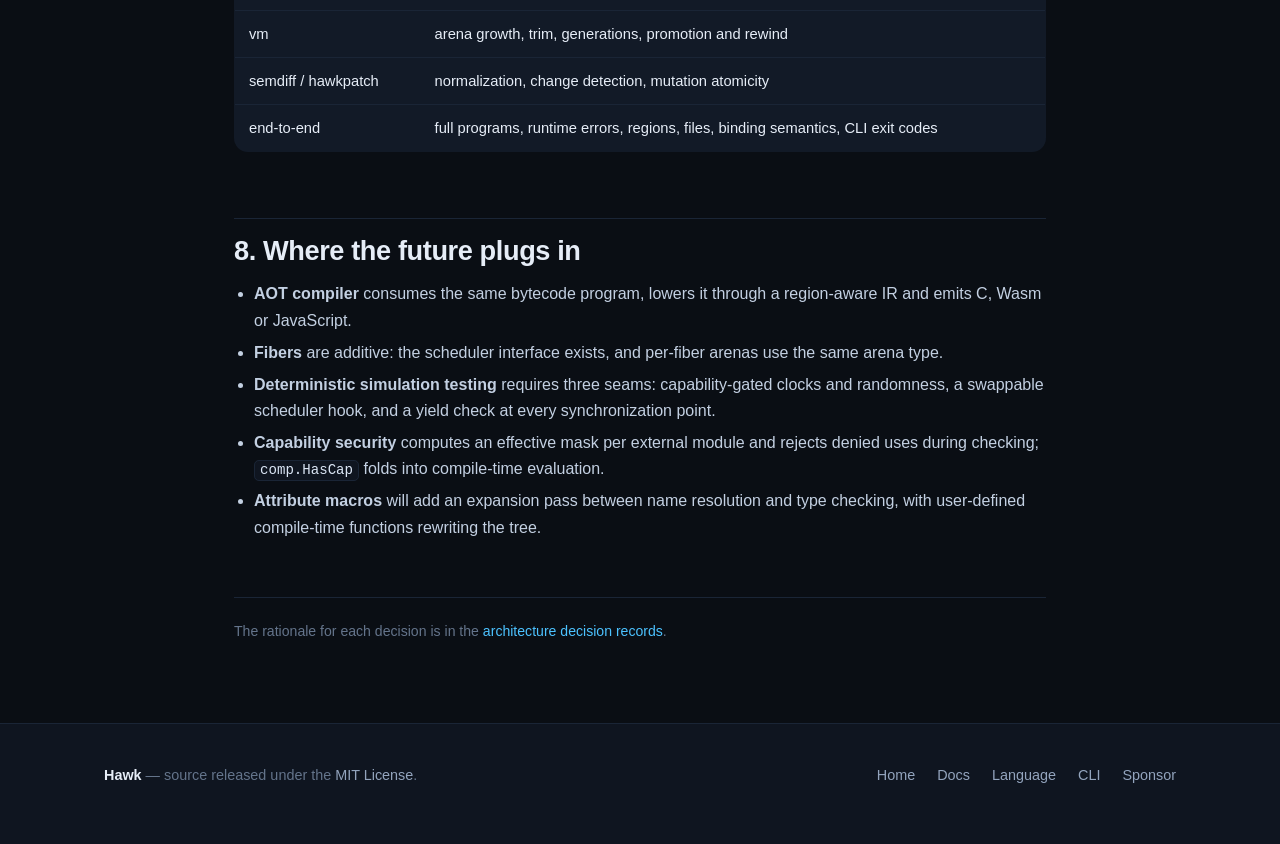
==== commit beb5d2b6: "Update for spec binding syntax and owned removal Binding samples now use :=, name: Type = value and " ====
--- a/docs/architecture.html
+++ b/docs/architecture.html
@@ -147,7 +147,7 @@
 control     JUMP JUMP_IF_FALSE JUMP_IF_TRUE_KEEP JUMP_IF_FALSE_KEEP
 calls       CALL RETURN BUILTIN
 memory      ALLOC_NEW ALLOC_ARRAY PROMOTE REGION_ENTER REGION_EXIT
-ownership   DROP ARENA_REWIND</code></pre>
+failure     ARENA_REWIND</code></pre>
   </div>
   <ul>
     <li><code>?</code> stores its operand in a temp, tests the tag, and on failure emits
@@ -164,7 +164,7 @@
   <p>
     Values are tagged: scalars inline, heap objects referenced. Frames record the function,
     instruction pointer, local base and an arena snapshot taken at entry (used by
-    <code>?</code> and destructors). The VM has a 100,000-frame call-depth limit, so runaway
+    <code>?</code>). The VM has a 100,000-frame call-depth limit, so runaway
     recursion fails with a clear error instead of exhausting memory. Builtins are dispatched from
     a single registry shared by the checker, compiler and VM.
   </p>
@@ -205,7 +205,7 @@
       <tr><td>compiler</td><td>structural bytecode invariants over many programs and all examples</td></tr>
       <tr><td>vm</td><td>arena growth, trim, generations, promotion and rewind</td></tr>
       <tr><td>semdiff / hawkpatch</td><td>normalization, change detection, mutation atomicity</td></tr>
-      <tr><td>end-to-end</td><td>full programs, runtime errors, owned files, drop ordering, CLI exit codes</td></tr>
+      <tr><td>end-to-end</td><td>full programs, runtime errors, regions, files, binding semantics, CLI exit codes</td></tr>
     </tbody>
   </table>
 
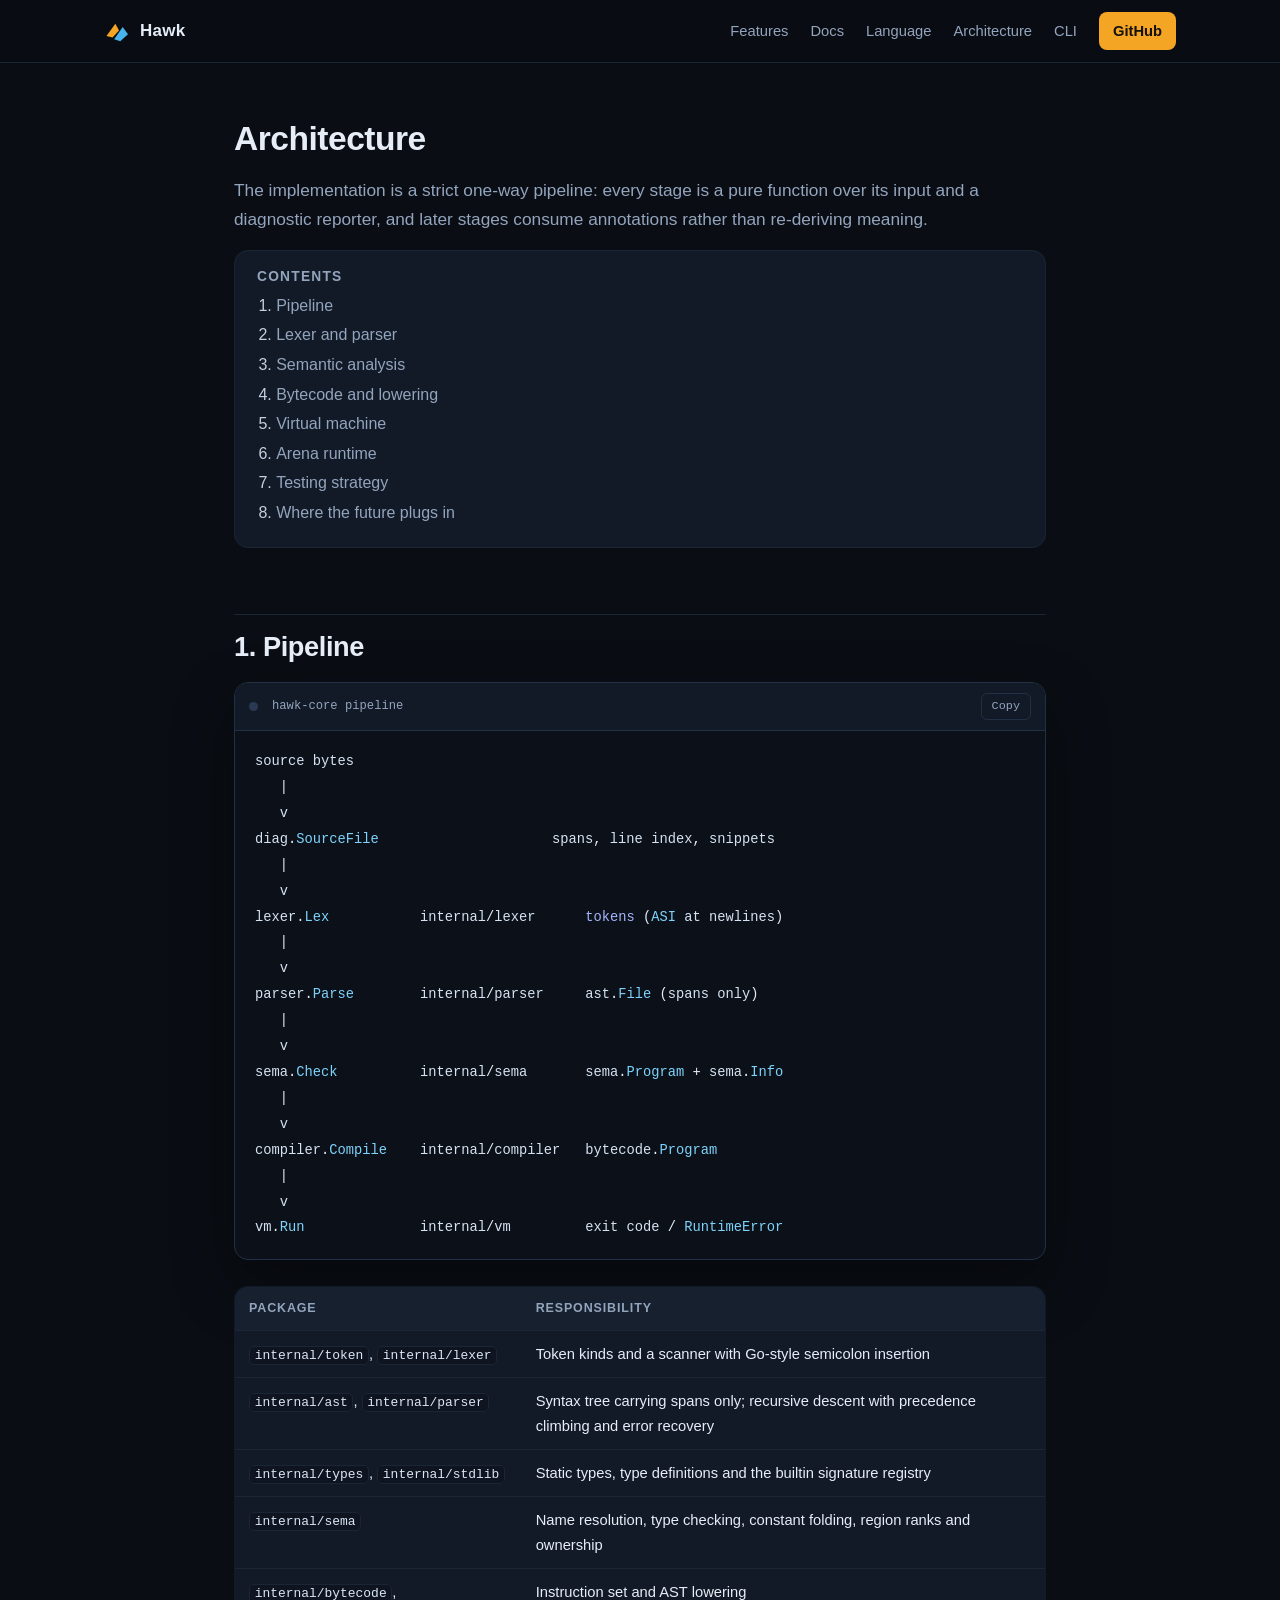
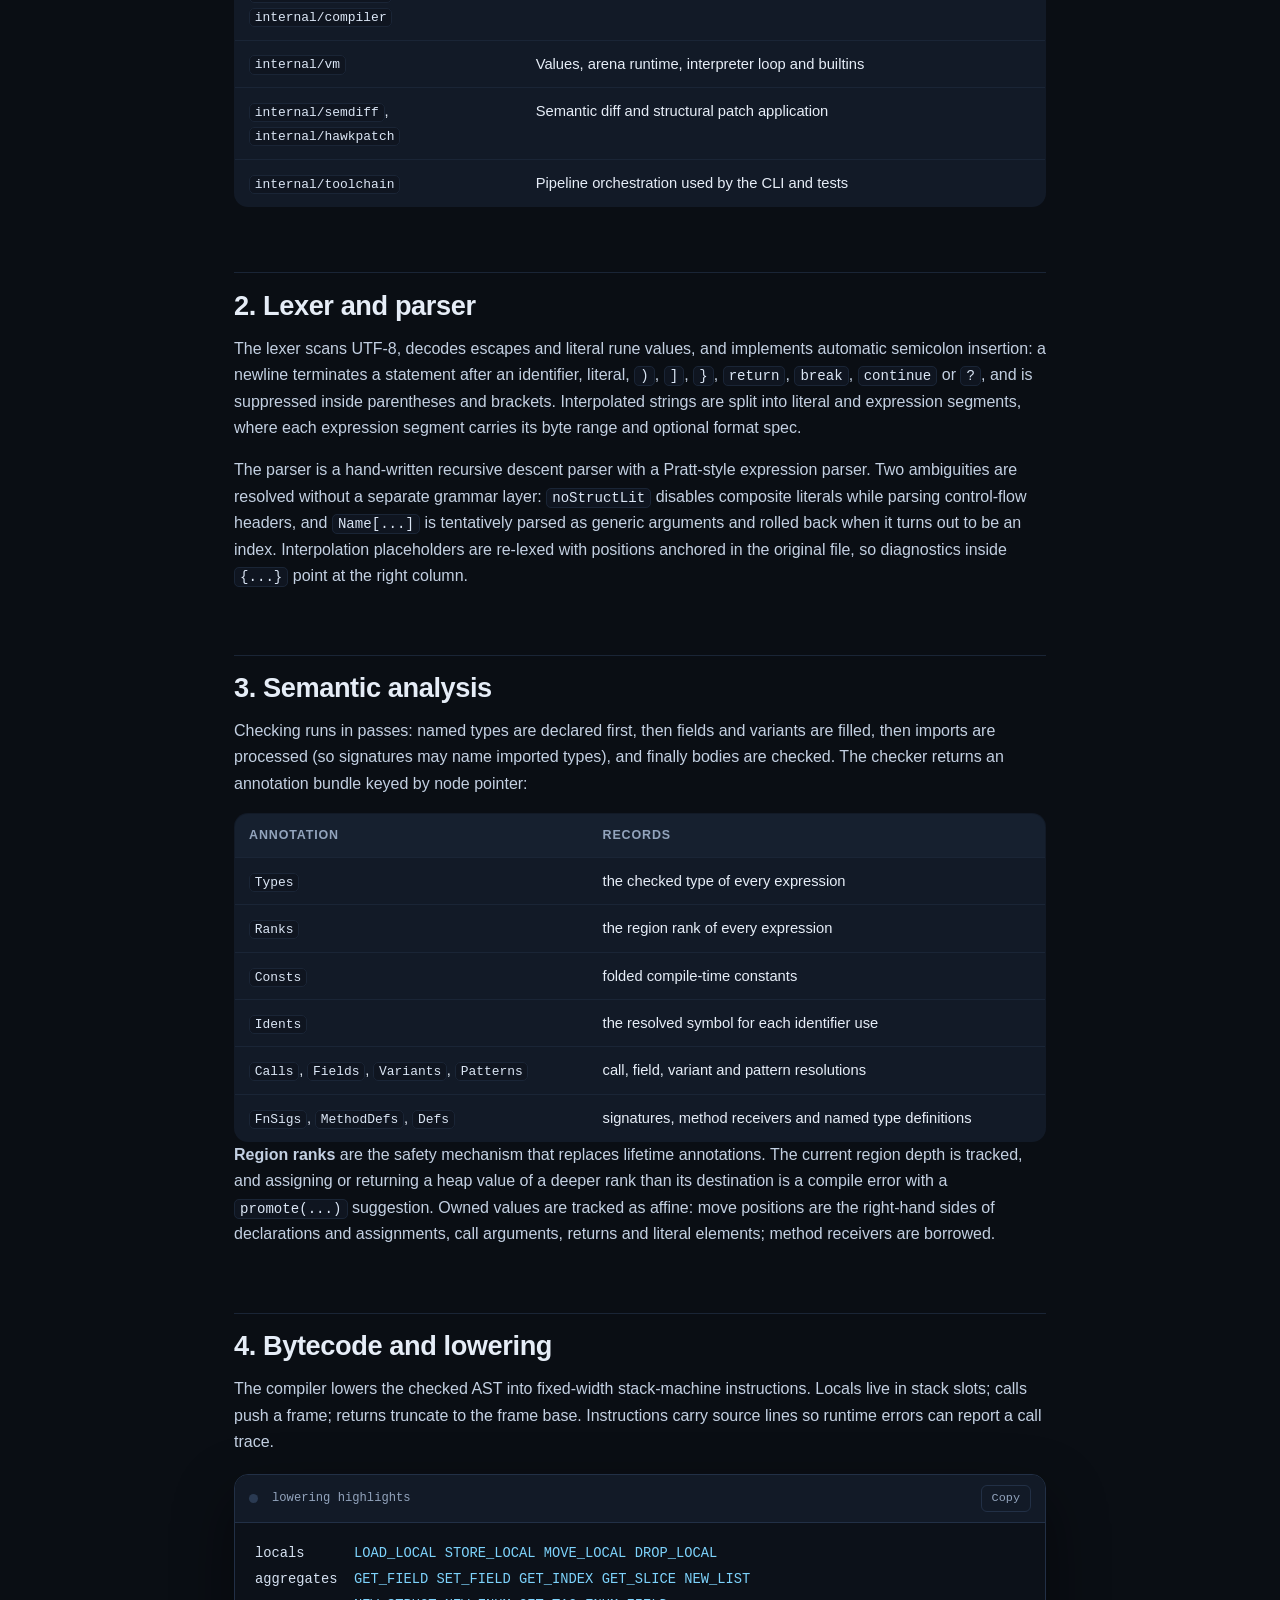
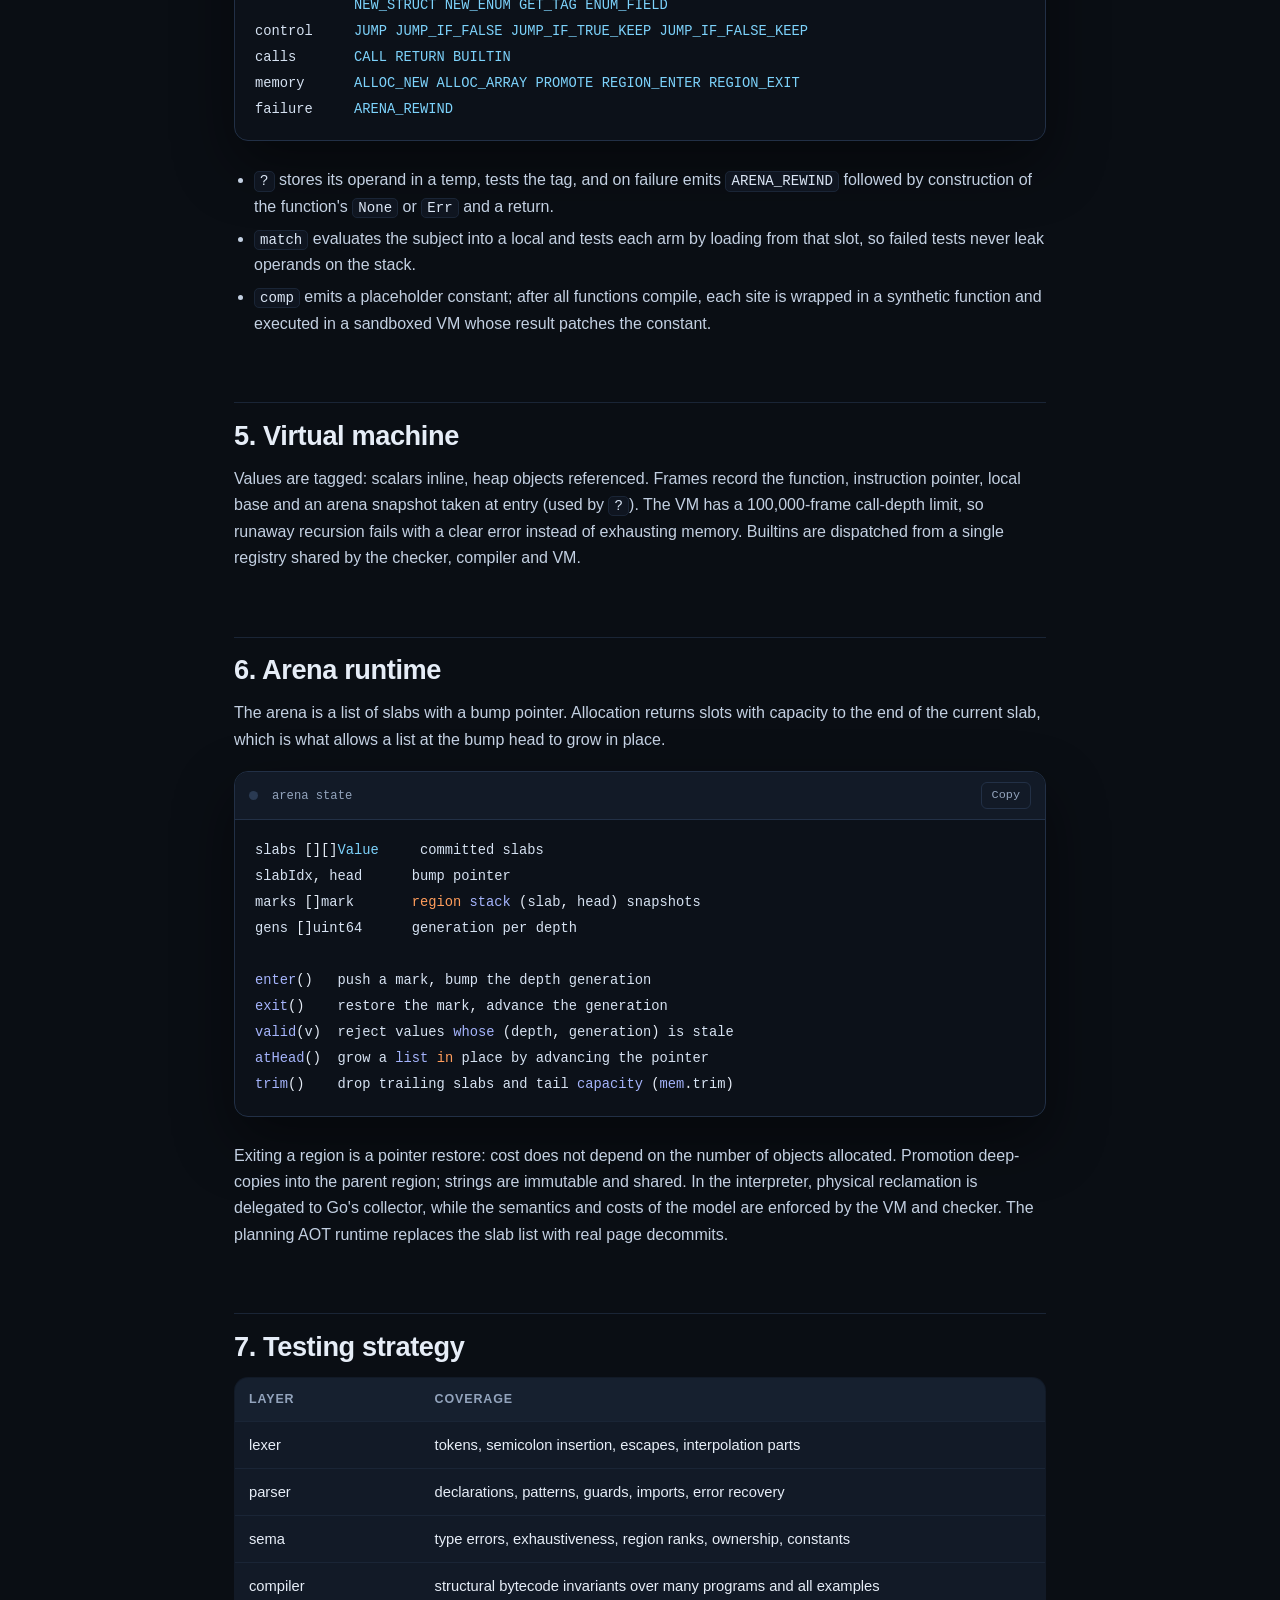
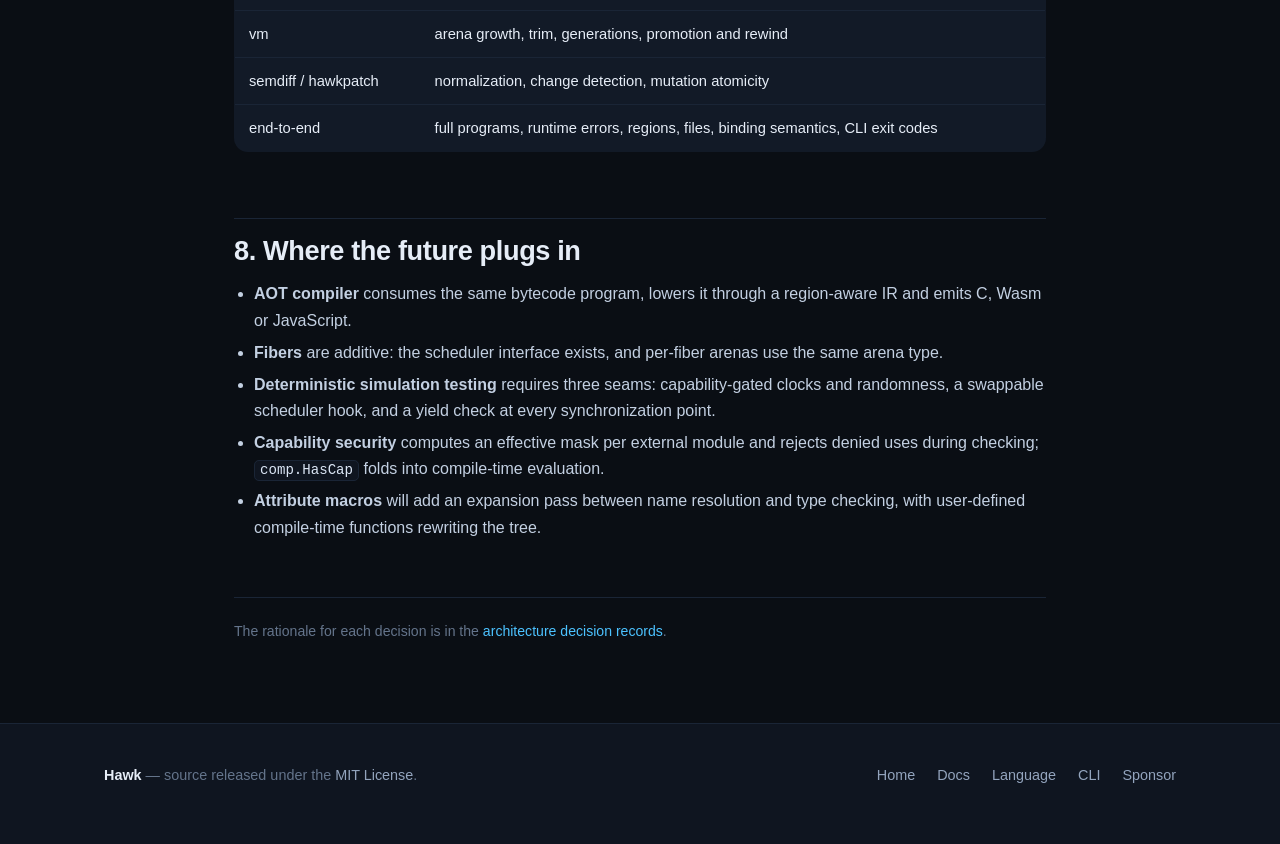
==== commit c382595b: "Document naming, pub visibility and the removed prelude Samples import println explicitly, capitaliz" ====
--- a/docs/architecture.html
+++ b/docs/architecture.html
@@ -185,7 +185,7 @@
 exit()    restore the mark, advance the generation
 valid(v)  reject values whose (depth, generation) is stale
 atHead()  grow a list in place by advancing the pointer
-trim()    drop trailing slabs and tail capacity (mem.Trim)</code></pre>
+trim()    drop trailing slabs and tail capacity (mem.trim)</code></pre>
   </div>
   <p>
     Exiting a region is a pointer restore: cost does not depend on the number of objects allocated.
